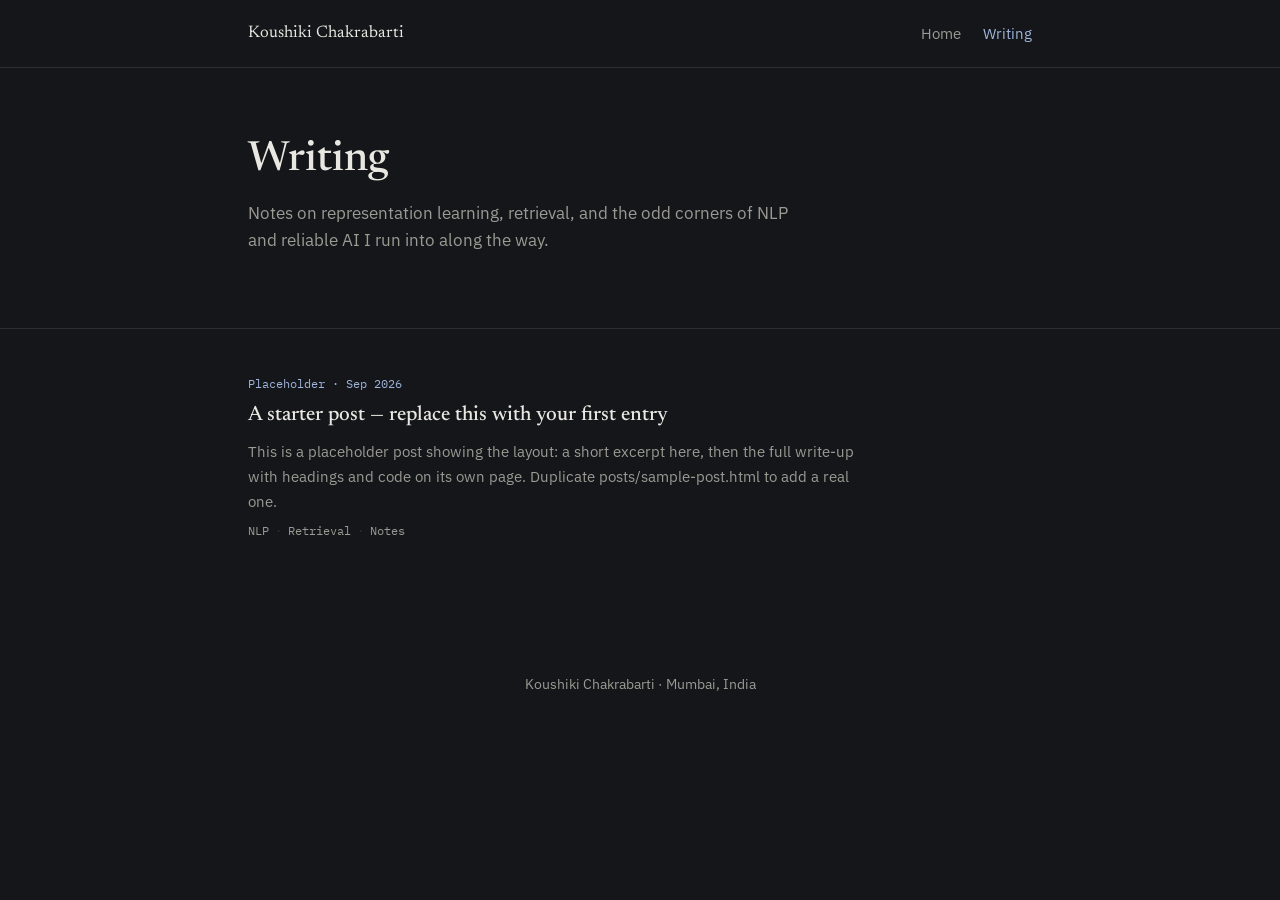
==== blog.html @ 74768ab7 "portfolio building" ====
<!DOCTYPE html>
<html lang="en">
<head>
<meta charset="UTF-8">
<meta name="viewport" content="width=device-width, initial-scale=1, viewport-fit=cover">
<title>Writing — Koushiki Chakrabarti</title>
<link rel="preconnect" href="https://fonts.googleapis.com">
<link rel="preconnect" href="https://fonts.gstatic.com" crossorigin>
<link href="https://fonts.googleapis.com/css2?family=Newsreader:ital,opsz,wght@0,6..72,400;0,6..72,500;1,6..72,400&family=IBM+Plex+Sans:wght@400;500;600&family=IBM+Plex+Mono:wght@400;500&display=swap" rel="stylesheet">
<link rel="stylesheet" href="style.css">
</head>
<body>

<nav class="topnav">
  <div class="wrap">
    <a class="brand" href="index.html">Koushiki Chakrabarti</a>
    <div class="links">
      <a href="index.html">Home</a>
      <a href="blog.html" class="active">Writing</a>
    </div>
  </div>
</nav>

<header class="hero" style="padding:70px 0 50px;">
  <div class="wrap">
    <h1 style="font-size:clamp(1.9rem,4vw,2.6rem);">Writing</h1>
    <p class="role">Notes on representation learning, retrieval, and the odd corners of NLP and reliable AI I run into along the way.</p>
  </div>
</header>

<main class="wrap">
  <section style="border-bottom:none; padding-top:44px;">
    <div class="post-list">

      <div class="post-item">
        <span class="post-date">Placeholder &middot; Sep 2026</span>
        <h2 class="post-title"><a href="posts/sample-post.html">A starter post — replace this with your first entry</a></h2>
        <p class="post-excerpt">This is a placeholder post showing the layout: a short excerpt here, then the full write-up with headings and code on its own page. Duplicate posts/sample-post.html to add a real one.</p>
        <div class="post-tags"><span class="tag">NLP</span><span class="tag">Retrieval</span><span class="tag">Notes</span></div>
      </div>

    </div>
  </section>
</main>

<footer>Koushiki Chakrabarti &middot; Mumbai, India</footer>

</body>
</html>
---- style.css ----
:root{
  --bg:#14161A; --ink:#E9E7E1; --ink-soft:#9B9A93; --line:#2C2E30;
  --accent:#9FB4D9; --spine:#33363A; --paper:#1A1C20; --code-bg:#1D2024;
}
*{box-sizing:border-box;}
html{background:#14161A;}
body{margin:0; background:var(--bg); color:var(--ink); font-family:'IBM Plex Sans', sans-serif; font-size:16px; line-height:1.62; -webkit-font-smoothing:antialiased;}
a{color:var(--accent); text-decoration:none; border-bottom:1px solid var(--line); transition:border-color .2s;}
a:hover{border-color:var(--accent);}
.wrap{max-width:840px; margin:0 auto; padding:0 28px;}

nav.topnav{border-bottom:1px solid var(--line); padding:20px 0;}
nav.topnav .wrap{display:flex; justify-content:space-between; align-items:center;}
nav.topnav .brand{font-family:'Newsreader', serif; font-size:1.05rem; color:var(--ink); border:none;}
nav.topnav .links{display:flex; gap:22px; font-size:.92rem;}
nav.topnav .links a{border:none; color:var(--ink-soft);}
nav.topnav .links a:hover, nav.topnav .links a.active{color:var(--accent);}

header.hero{padding:80px 0 60px; border-bottom:1px solid var(--line);}
h1{font-family:'Newsreader', serif; font-weight:500; font-size:clamp(2.1rem,5vw,3rem); line-height:1.1; margin:0 0 16px;}
.role{font-size:1.04rem; color:var(--ink-soft); max-width:56ch; margin:0 0 24px;}
.meta{font-family:'IBM Plex Mono', monospace; font-size:.82rem; color:var(--ink-soft); display:flex; flex-wrap:wrap; gap:6px 18px;}

section{padding:64px 0; border-bottom:1px solid var(--line);}
section:last-of-type{border-bottom:none;}
h2{font-family:'Newsreader', serif; font-weight:500; font-size:1.55rem; margin:0 0 8px;}
.section-note{color:var(--ink-soft); font-size:.92rem; margin:0 0 36px; max-width:60ch;}
p{margin:0 0 14px; max-width:68ch;}

.timeline{position:relative; margin-left:6px; padding-left:26px; border-left:1px solid var(--spine);}
.tl-item{position:relative; padding-bottom:44px;}
.tl-item:last-child{padding-bottom:0;}
.tl-item::before{content:""; position:absolute; left:-31px; top:4px; width:9px; height:9px; border-radius:50%; background:var(--bg); border:2px solid var(--accent);}
.tl-date{font-family:'IBM Plex Mono', monospace; font-size:.78rem; color:var(--accent); margin-bottom:6px; display:block;}
.tl-title{font-family:'Newsreader', serif; font-weight:500; font-size:1.15rem; margin:0 0 2px;}
.tl-org{color:var(--ink-soft); font-size:.92rem; margin-bottom:10px;}
ul.bullets{margin:6px 0 0; padding-left:18px;}
ul.bullets li{margin-bottom:6px; max-width:64ch; font-size:.97rem;}

.pub, .proj{padding:16px 0; border-top:1px solid var(--line);}
.pub:first-child, .proj:first-child{border-top:none; padding-top:0;}
.pub-title{font-weight:600;}
.pub-venue{color:var(--ink-soft); font-size:.9rem;}
.proj h3{font-family:'Newsreader', serif; font-weight:500; font-size:1.08rem; margin:0 0 6px;}
.proj p{font-size:.94rem; margin:0; max-width:66ch;}

.skill-group{margin-bottom:14px;}
.skill-group:last-child{margin-bottom:0;}
.skill-cat{font-weight:600; font-size:.9rem; margin-bottom:3px; display:block;}
.tags{font-size:.94rem; color:var(--ink-soft);}
.tag{color:var(--ink);}
.tag:not(:last-child)::after{content:"\2002\00b7\2002"; color:var(--line);}

.ach-list{list-style:none; margin:0; padding:0;}
.ach-list li{padding:11px 0; border-top:1px solid var(--line); display:flex; justify-content:space-between; gap:16px; flex-wrap:wrap;}
.ach-list li:first-child{border-top:none;}
.ach-year{font-family:'IBM Plex Mono', monospace; font-size:.78rem; color:var(--ink-soft);}

/* blog listing */
.post-list{margin:0;}
.post-item{padding:24px 0; border-top:1px solid var(--line);}
.post-item:first-child{border-top:none; padding-top:0;}
.post-date{font-family:'IBM Plex Mono', monospace; font-size:.78rem; color:var(--accent); display:block; margin-bottom:6px;}
.post-title{font-family:'Newsreader', serif; font-size:1.3rem; font-weight:500; margin:0 0 6px;}
.post-title a{color:var(--ink); border:none;}
.post-title a:hover{color:var(--accent);}
.post-excerpt{color:var(--ink-soft); font-size:.96rem; margin:0 0 8px; max-width:68ch;}
.post-tags{font-family:'IBM Plex Mono', monospace; font-size:.76rem; color:var(--ink-soft);}
.post-tags .tag{color:var(--ink-soft);}
.post-tags .tag:not(:last-child)::after{content:"\2002\00b7\2002"; color:var(--line);}

/* single post */
article.post{padding:70px 0 90px;}
article.post .post-date{margin-bottom:14px;}
article.post h1{margin-bottom:10px;}
article.post .post-tags{margin-bottom:36px; display:block;}
article.post h2{font-size:1.25rem; margin-top:40px;}
article.post p{max-width:70ch; font-size:1.01rem;}
article.post pre{background:var(--code-bg); border:1px solid var(--line); border-radius:4px; padding:16px 18px; overflow-x:auto; max-width:100%;}
article.post code{font-family:'IBM Plex Mono', monospace; font-size:.88rem;}
article.post p code{background:var(--code-bg); padding:1px 5px; border-radius:3px;}
.back-link{display:inline-block; margin-top:50px; font-size:.92rem;}

footer{padding:44px 0 64px; text-align:center; color:var(--ink-soft); font-size:.85rem;}

@media (max-width:600px){
  header.hero{padding:60px 0 44px;}
  section, article.post{padding:44px 0;}
  nav.topnav .links{gap:14px;}
}
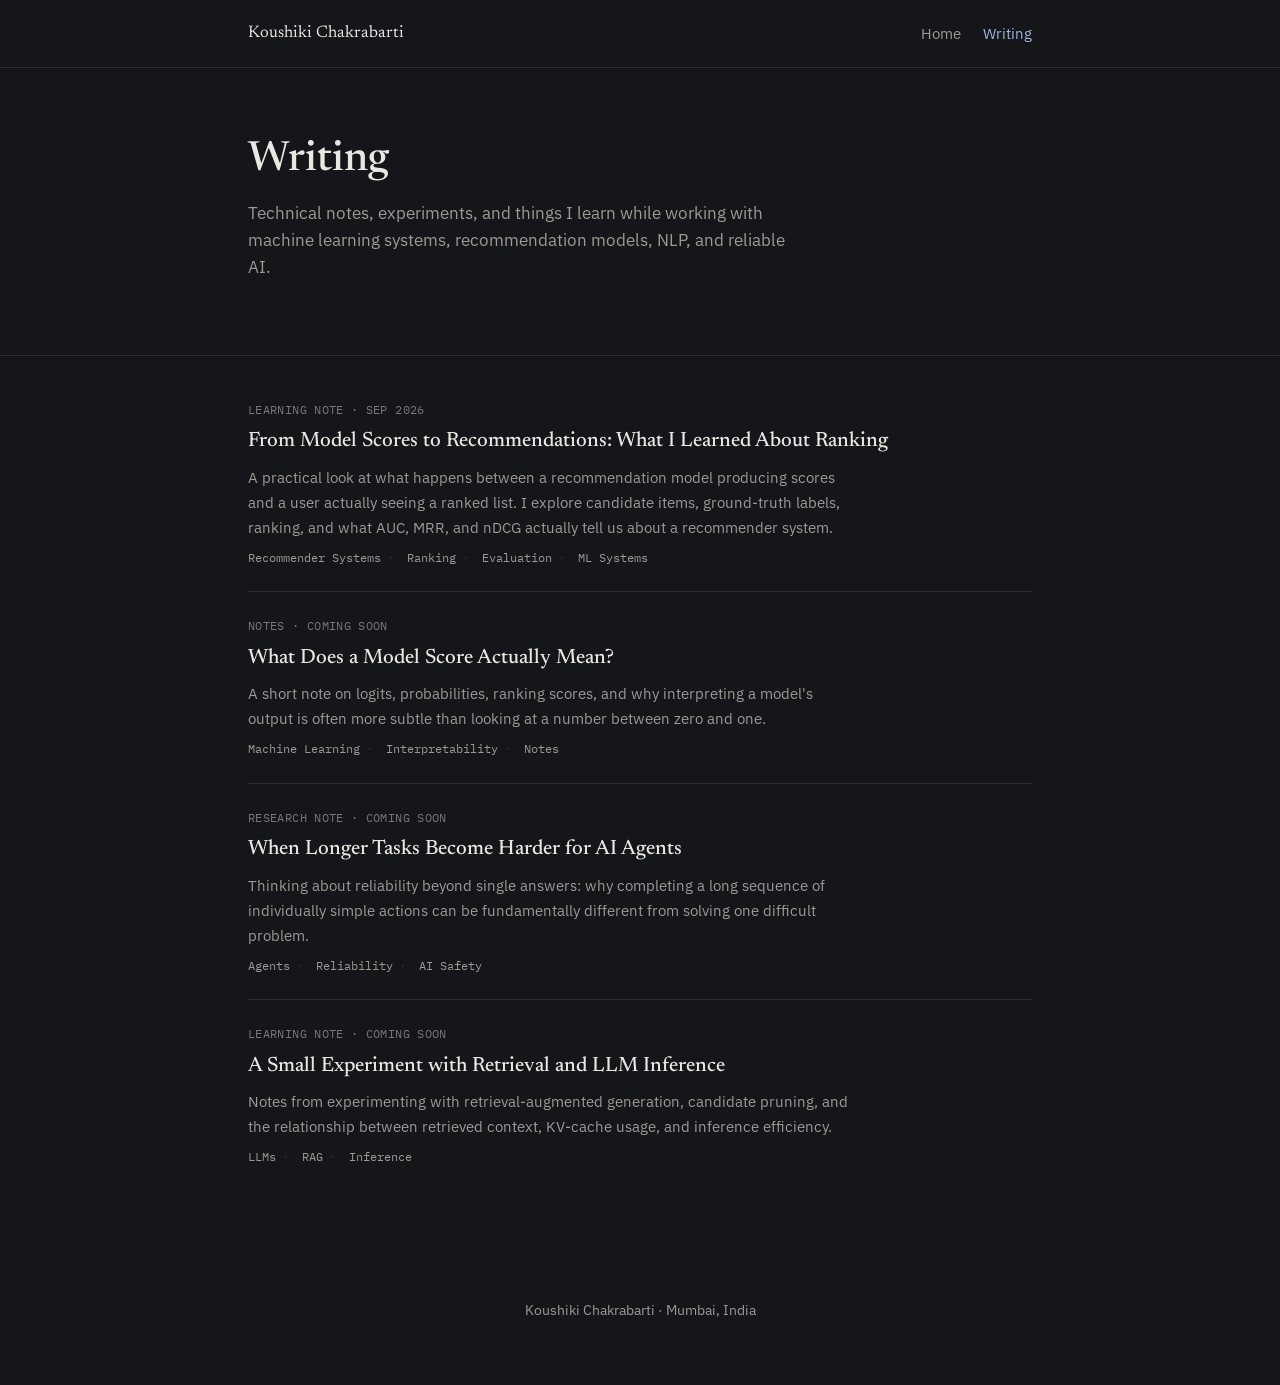
==== commit 91b3d009: "first blog" ====
--- a/blog.html
+++ b/blog.html
@@ -4,16 +4,21 @@
 <meta charset="UTF-8">
 <meta name="viewport" content="width=device-width, initial-scale=1, viewport-fit=cover">
 <title>Writing — Koushiki Chakrabarti</title>
+
 <link rel="preconnect" href="https://fonts.googleapis.com">
 <link rel="preconnect" href="https://fonts.gstatic.com" crossorigin>
+
 <link href="https://fonts.googleapis.com/css2?family=Newsreader:ital,opsz,wght@0,6..72,400;0,6..72,500;1,6..72,400&family=IBM+Plex+Sans:wght@400;500;600&family=IBM+Plex+Mono:wght@400;500&display=swap" rel="stylesheet">
+
 <link rel="stylesheet" href="style.css">
 </head>
+
 <body>
 
 <nav class="topnav">
   <div class="wrap">
     <a class="brand" href="index.html">Koushiki Chakrabarti</a>
+
     <div class="links">
       <a href="index.html">Home</a>
       <a href="blog.html" class="active">Writing</a>
@@ -21,29 +26,159 @@
   </div>
 </nav>
 
+
 <header class="hero" style="padding:70px 0 50px;">
   <div class="wrap">
-    <h1 style="font-size:clamp(1.9rem,4vw,2.6rem);">Writing</h1>
-    <p class="role">Notes on representation learning, retrieval, and the odd corners of NLP and reliable AI I run into along the way.</p>
+
+    <h1 style="font-size:clamp(1.9rem,4vw,2.6rem);">
+      Writing
+    </h1>
+
+    <p class="role">
+      Technical notes, experiments, and things I learn while working with
+      machine learning systems, recommendation models, NLP, and reliable AI.
+    </p>
+
   </div>
 </header>
 
+
 <main class="wrap">
+
   <section style="border-bottom:none; padding-top:44px;">
+
     <div class="post-list">
 
+
+      <!-- POST 1 -->
+
       <div class="post-item">
-        <span class="post-date">Placeholder &middot; Sep 2026</span>
-        <h2 class="post-title"><a href="posts/sample-post.html">A starter post — replace this with your first entry</a></h2>
-        <p class="post-excerpt">This is a placeholder post showing the layout: a short excerpt here, then the full write-up with headings and code on its own page. Duplicate posts/sample-post.html to add a real one.</p>
-        <div class="post-tags"><span class="tag">NLP</span><span class="tag">Retrieval</span><span class="tag">Notes</span></div>
+
+        <span class="post-date">
+          Learning Note &middot; Sep 2026
+        </span>
+
+        <h2 class="post-title">
+          <a href="posts/recommendation-ranking.html">
+            From Model Scores to Recommendations: What I Learned About Ranking
+          </a>
+        </h2>
+
+        <p class="post-excerpt">
+          A practical look at what happens between a recommendation model
+          producing scores and a user actually seeing a ranked list. I explore
+          candidate items, ground-truth labels, ranking, and what AUC, MRR,
+          and nDCG actually tell us about a recommender system.
+        </p>
+
+        <div class="post-tags">
+          <span class="tag">Recommender Systems</span>
+          <span class="tag">Ranking</span>
+          <span class="tag">Evaluation</span>
+          <span class="tag">ML Systems</span>
+        </div>
+
       </div>
 
+
+      <!-- POST 2 -->
+
+      <div class="post-item">
+
+        <span class="post-date">
+          Notes &middot; Coming soon
+        </span>
+
+        <h2 class="post-title">
+          <a href="#">
+            What Does a Model Score Actually Mean?
+          </a>
+        </h2>
+
+        <p class="post-excerpt">
+          A short note on logits, probabilities, ranking scores, and why
+          interpreting a model's output is often more subtle than looking
+          at a number between zero and one.
+        </p>
+
+        <div class="post-tags">
+          <span class="tag">Machine Learning</span>
+          <span class="tag">Interpretability</span>
+          <span class="tag">Notes</span>
+        </div>
+
+      </div>
+
+
+      <!-- POST 3 -->
+
+      <div class="post-item">
+
+        <span class="post-date">
+          Research Note &middot; Coming soon
+        </span>
+
+        <h2 class="post-title">
+          <a href="#">
+            When Longer Tasks Become Harder for AI Agents
+          </a>
+        </h2>
+
+        <p class="post-excerpt">
+          Thinking about reliability beyond single answers: why completing
+          a long sequence of individually simple actions can be fundamentally
+          different from solving one difficult problem.
+        </p>
+
+        <div class="post-tags">
+          <span class="tag">Agents</span>
+          <span class="tag">Reliability</span>
+          <span class="tag">AI Safety</span>
+        </div>
+
+      </div>
+
+
+      <!-- POST 4 -->
+
+      <div class="post-item">
+
+        <span class="post-date">
+          Learning Note &middot; Coming soon
+        </span>
+
+        <h2 class="post-title">
+          <a href="#">
+            A Small Experiment with Retrieval and LLM Inference
+          </a>
+        </h2>
+
+        <p class="post-excerpt">
+          Notes from experimenting with retrieval-augmented generation,
+          candidate pruning, and the relationship between retrieved context,
+          KV-cache usage, and inference efficiency.
+        </p>
+
+        <div class="post-tags">
+          <span class="tag">LLMs</span>
+          <span class="tag">RAG</span>
+          <span class="tag">Inference</span>
+        </div>
+
+      </div>
+
+
     </div>
+
   </section>
+
 </main>
 
-<footer>Koushiki Chakrabarti &middot; Mumbai, India</footer>
+
+<footer>
+  Koushiki Chakrabarti &middot; Mumbai, India
+</footer>
+
 
 </body>
-</html>
+</html>
--- a/style.css
+++ b/style.css
@@ -69,7 +69,7 @@
 .post-tags .tag{color:var(--ink-soft);}
 .post-tags .tag:not(:last-child)::after{content:"\2002\00b7\2002"; color:var(--line);}
 
-/* single post */
+/* single posts */
 article.post{padding:70px 0 90px;}
 article.post .post-date{margin-bottom:14px;}
 article.post h1{margin-bottom:10px;}
@@ -88,3 +88,101 @@
   section, article.post{padding:44px 0;}
   nav.topnav .links{gap:14px;}
 }
+.post {
+  max-width: 760px;
+  margin: 0 auto;
+  padding: 70px 0 90px;
+}
+
+.post-header {
+  margin-bottom: 55px;
+}
+
+.post-header h1 {
+  font-family: "Newsreader", serif;
+  font-size: clamp(2.4rem, 6vw, 4rem);
+  line-height: 1.05;
+  font-weight: 400;
+  margin: 14px 0 22px;
+  letter-spacing: -0.025em;
+}
+
+.post-lede {
+  font-family: "Newsreader", serif;
+  font-size: 1.35rem;
+  line-height: 1.55;
+  color: #666;
+  max-width: 680px;
+}
+
+.post-content {
+  font-family: "Newsreader", serif;
+  font-size: 1.16rem;
+  line-height: 1.75;
+}
+
+.post-content h2 {
+  font-family: "IBM Plex Sans", sans-serif;
+  font-size: 1.15rem;
+  font-weight: 600;
+  margin: 55px 0 18px;
+  letter-spacing: -0.01em;
+}
+
+.post-content p {
+  margin: 0 0 24px;
+}
+
+.post-content pre {
+  background: #f5f5f3;
+  border: 1px solid #e7e7e3;
+  border-radius: 6px;
+  padding: 18px 20px;
+  overflow-x: auto;
+  margin: 28px 0;
+}
+
+.post-content code {
+  font-family: "IBM Plex Mono", monospace;
+  font-size: 0.83rem;
+  line-height: 1.6;
+}
+
+.post-content blockquote {
+  border-left: 2px solid #222;
+  margin: 30px 0;
+  padding: 4px 0 4px 22px;
+  font-style: italic;
+  color: #555;
+}
+
+.post-end {
+  margin-top: 55px !important;
+  padding-top: 28px;
+  border-top: 1px solid #ddd;
+  color: #666;
+}
+
+.post-date {
+  font-family: "IBM Plex Mono", monospace;
+  font-size: 0.75rem;
+  letter-spacing: 0.03em;
+  text-transform: uppercase;
+  color: #777;
+}
+
+@media (max-width: 700px) {
+
+  .post {
+    padding: 45px 20px 70px;
+  }
+
+  .post-content {
+    font-size: 1.08rem;
+  }
+
+  .post-header h1 {
+    font-size: 2.5rem;
+  }
+
+}
